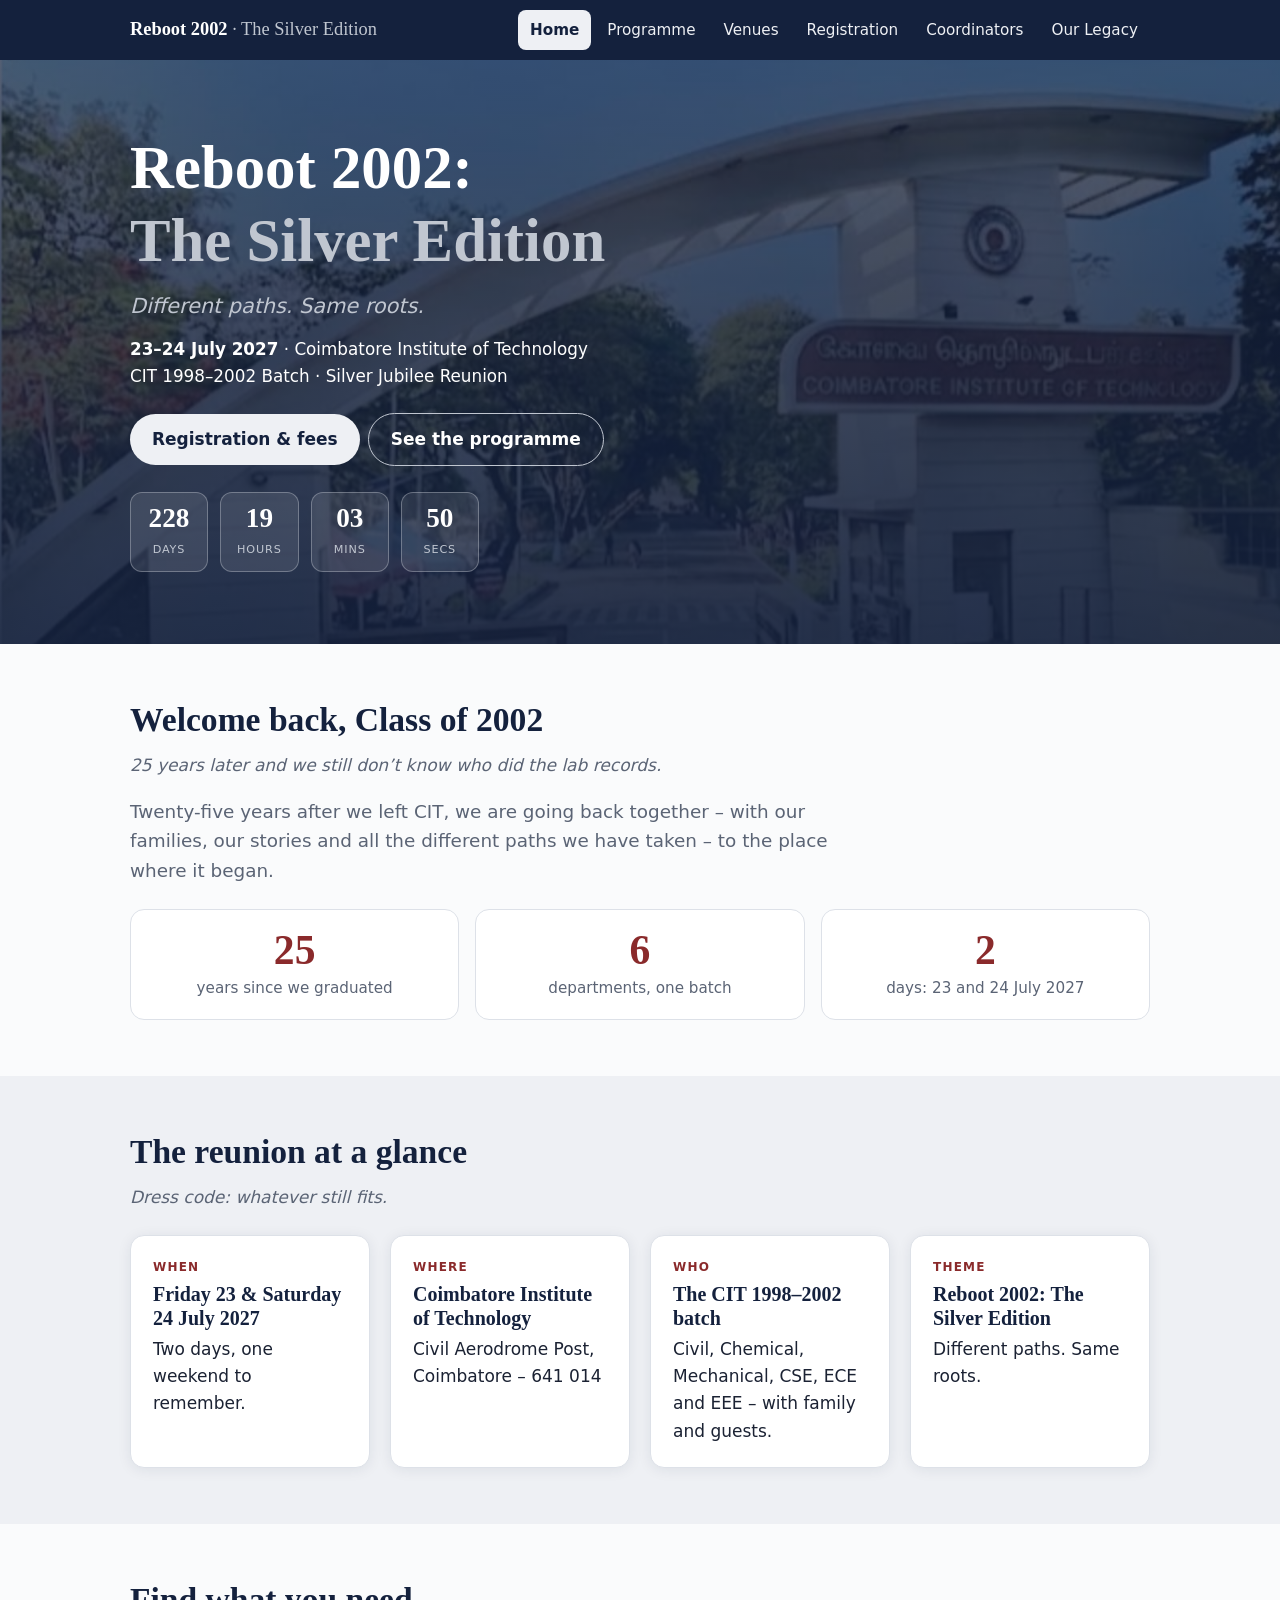
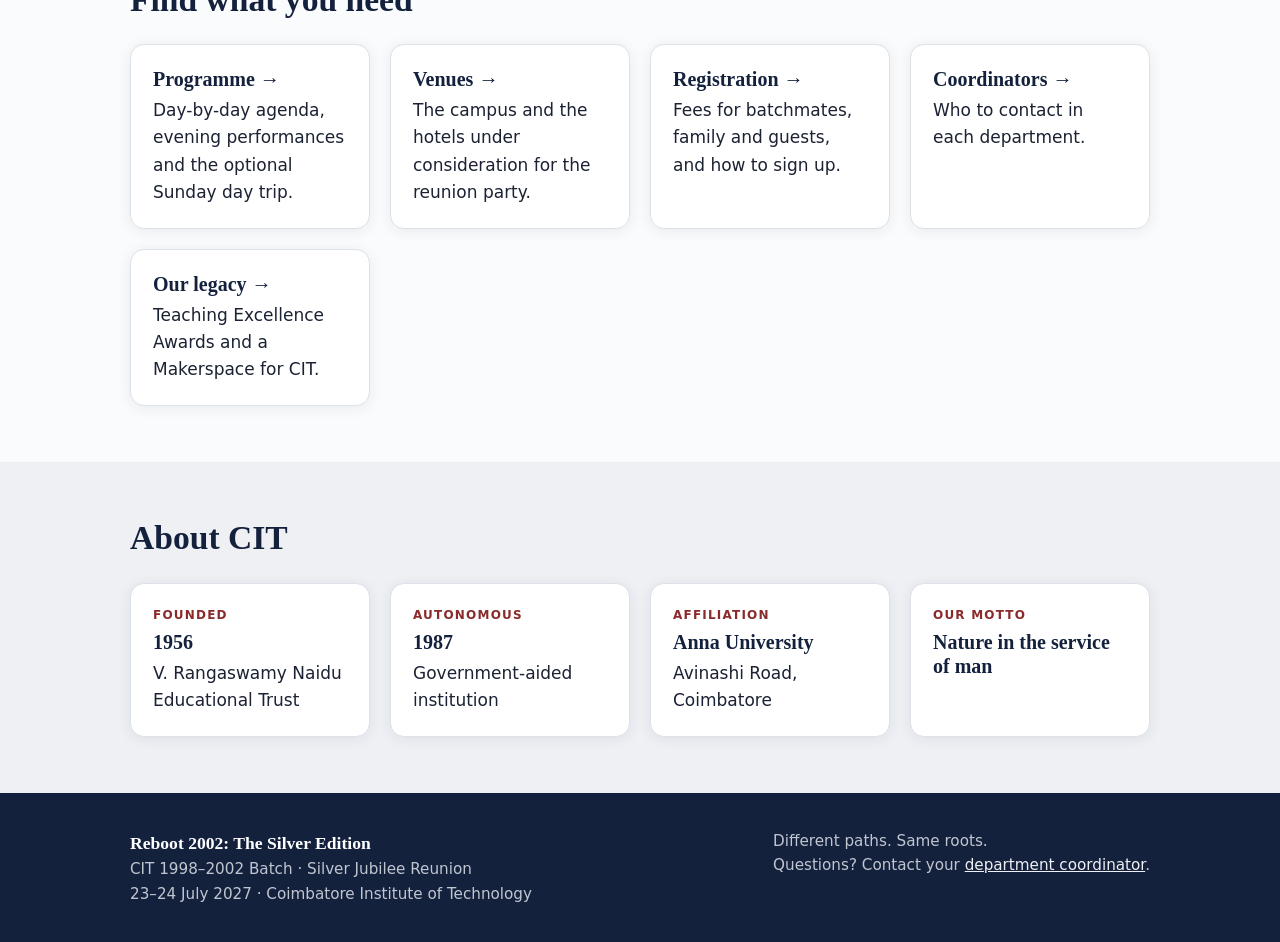
==== index.html @ ccbe94d0 "Initial version of Reboot 2002 site" ====
<!DOCTYPE html>
<html lang="en">
<head>
<meta charset="utf-8">
<meta name="viewport" content="width=device-width, initial-scale=1">
<title>Reboot 2002: The Silver Edition | CIT 1998–2002 Reunion</title>
<meta name="description" content="Silver Jubilee reunion of the CIT 1998–2002 batch, 23–24 July 2027 at Coimbatore Institute of Technology.">
<meta property="og:title" content="Reboot 2002: The Silver Edition | CIT 1998–2002 Reunion">
<meta property="og:description" content="Silver Jubilee reunion of the CIT 1998–2002 batch, 23–24 July 2027 at Coimbatore Institute of Technology.">
<meta property="og:image" content="img/cit-gate.jpg">
<meta name="theme-color" content="#14213d">
<link rel="stylesheet" href="css/style.css">
</head>
<body>
<a class="skip" href="#main">Skip to content</a>
<header class="site-header">
  <div class="wrap">
    <a class="brand" href="index.html">Reboot 2002 <span>· The Silver Edition</span></a>
    <button class="nav-toggle" aria-expanded="false" aria-controls="nav">Menu</button>
    <nav id="nav" aria-label="Main"><ul><li><a href="index.html" aria-current="page">Home</a></li><li><a href="program.html">Programme</a></li><li><a href="venues.html">Venues</a></li><li><a href="registration.html">Registration</a></li><li><a href="coordinators.html">Coordinators</a></li><li><a href="legacy.html">Our Legacy</a></li></ul></nav>
  </div>
</header>
<div class="hero" style="background-image:url(img/cit-gate.jpg)"><div class="wrap">
<h1>Reboot 2002:<em>The Silver Edition</em></h1>
<p class="tag">Different paths. Same roots.</p>
<p class="meta"><strong>23–24 July 2027</strong> · Coimbatore Institute of Technology<br>CIT 1998–2002 Batch · Silver Jubilee Reunion</p>
<a class="btn" href="registration.html">Registration &amp; fees</a><a class="btn ghost" href="program.html">See the programme</a>
<div class="countdown" id="countdown" aria-label="Countdown to the reunion"></div>
</div></div>
<main id="main">

<section><div class="wrap">
<h2>Welcome back, Class of 2002</h2>
<p class="joke">25 years later and we still don’t know who did the lab records.</p>
<p class="lead">Twenty-five years after we left CIT, we are going back together – with our families, our stories and all the different paths we have taken – to the place where it began.</p>
<div class="stats">
<div class="stat"><b>25</b><span>years since we graduated</span></div>
<div class="stat"><b>6</b><span>departments, one batch</span></div>
<div class="stat"><b>2</b><span>days: 23 and 24 July 2027</span></div>
</div></div></section>

<section class="alt"><div class="wrap">
<h2>The reunion at a glance</h2>
<p class="joke">Dress code: whatever still fits.</p>
<div class="grid">
<div class="card"><div class="label">When</div><h3>Friday 23 &amp; Saturday 24 July 2027</h3><p>Two days, one weekend to remember.</p></div>
<div class="card"><div class="label">Where</div><h3>Coimbatore Institute of Technology</h3><p>Civil Aerodrome Post, Coimbatore – 641 014</p></div>
<div class="card"><div class="label">Who</div><h3>The CIT 1998–2002 batch</h3><p>Civil, Chemical, Mechanical, CSE, ECE and EEE – with family and guests.</p></div>
<div class="card"><div class="label">Theme</div><h3>Reboot 2002: The Silver Edition</h3><p>Different paths. Same roots.</p></div>
</div></div></section>

<section><div class="wrap">
<h2>Find what you need</h2>
<div class="grid">
<a class="card" style="text-decoration:none;color:inherit" href="program.html"><h3>Programme →</h3><p>Day-by-day agenda, evening performances and the optional Sunday day trip.</p></a>
<a class="card" style="text-decoration:none;color:inherit" href="venues.html"><h3>Venues →</h3><p>The campus and the hotels under consideration for the reunion party.</p></a>
<a class="card" style="text-decoration:none;color:inherit" href="registration.html"><h3>Registration →</h3><p>Fees for batchmates, family and guests, and how to sign up.</p></a>
<a class="card" style="text-decoration:none;color:inherit" href="coordinators.html"><h3>Coordinators →</h3><p>Who to contact in each department.</p></a>
<a class="card" style="text-decoration:none;color:inherit" href="legacy.html"><h3>Our legacy →</h3><p>Teaching Excellence Awards and a Makerspace for CIT.</p></a>
</div></div></section>

<section class="alt"><div class="wrap">
<h2>About CIT</h2>
<div class="grid">
<div class="card"><div class="label">Founded</div><h3>1956</h3><p>V. Rangaswamy Naidu Educational Trust</p></div>
<div class="card"><div class="label">Autonomous</div><h3>1987</h3><p>Government-aided institution</p></div>
<div class="card"><div class="label">Affiliation</div><h3>Anna University</h3><p>Avinashi Road, Coimbatore</p></div>
<div class="card"><div class="label">Our motto</div><h3>Nature in the service of man</h3></div>
</div></div></section>

</main>
<footer class="site-footer">
  <div class="wrap">
    <div><strong>Reboot 2002: The Silver Edition</strong><br>CIT 1998–2002 Batch · Silver Jubilee Reunion<br>23–24 July 2027 · Coimbatore Institute of Technology</div>
    <div>Different paths. Same roots.<br>Questions? Contact your <a href="coordinators.html">department coordinator</a>.</div>
  </div>
</footer>
<script src="js/main.js"></script>
</body>
</html>
---- css/style.css ----
:root {
  --navy: #14213d;
  --navy-2: #1f3057;
  --maroon: #8a2a2b;
  --silver: #c0c6d0;
  --silver-lt: #eef0f4;
  --bg: #fafbfc;
  --ink: #1b2233;
  --muted: #5b6475;
  --card: #ffffff;
  --line: #dde1e8;
  --radius: 14px;
  --shadow: 0 2px 14px rgba(20, 33, 61, .08);
  --max: 1060px;
}
* { box-sizing: border-box; }
html { scroll-behavior: smooth; }
body {
  margin: 0; background: var(--bg); color: var(--ink);
  font: 17px/1.6 system-ui, -apple-system, "Segoe UI", Roboto, sans-serif;
}
h1, h2, h3 { font-family: Georgia, "Times New Roman", serif; line-height: 1.2; margin: 0 0 .5em; color: var(--navy); }
h1 { font-size: clamp(2.2rem, 6vw, 3.8rem); }
h2 { font-size: clamp(1.6rem, 3.5vw, 2.1rem); }
h3 { font-size: 1.25rem; }
p { margin: 0 0 1em; }
a { color: var(--maroon); }
img { max-width: 100%; display: block; }
.wrap { max-width: var(--max); margin: 0 auto; padding: 0 20px; }
.skip { position: absolute; left: -999px; }
.skip:focus { left: 8px; top: 8px; background: #fff; padding: 8px 12px; z-index: 99; }

/* header / nav */
.site-header { background: var(--navy); position: sticky; top: 0; z-index: 50; }
.site-header .wrap { display: flex; align-items: center; justify-content: space-between; min-height: 60px; }
.brand { color: #fff; text-decoration: none; font-family: Georgia, serif; font-size: 1.15rem; font-weight: bold; }
.brand span { color: var(--silver); font-weight: normal; }
.nav-toggle { display: none; background: none; border: 1px solid var(--silver); color: #fff; border-radius: 8px; padding: 6px 12px; font-size: 1rem; cursor: pointer; }
nav ul { list-style: none; display: flex; gap: 4px; margin: 0; padding: 0; }
nav a { display: block; color: var(--silver-lt); text-decoration: none; padding: 8px 12px; border-radius: 8px; font-size: .95rem; }
nav a:hover { background: var(--navy-2); }
nav a[aria-current="page"] { background: var(--silver-lt); color: var(--navy); font-weight: 600; }
@media (max-width: 820px) {
  .nav-toggle { display: block; }
  nav { display: none; width: 100%; }
  .site-header .wrap { flex-wrap: wrap; padding-bottom: 0; }
  .site-header.open nav { display: block; padding: 6px 0 12px; }
  nav ul { flex-direction: column; }
}

/* hero */
.hero { position: relative; color: #fff; background: var(--navy) center/cover no-repeat; }
.hero::before { content: ""; position: absolute; inset: 0; background: linear-gradient(180deg, rgba(20,33,61,.72), rgba(20,33,61,.92)); }
.hero .wrap { position: relative; padding-top: 72px; padding-bottom: 72px; }
.hero h1 { color: #fff; margin-bottom: .2em; }
.hero h1 em { font-style: normal; color: var(--silver); display: block; }
.hero .tag { font-size: 1.3rem; font-style: italic; color: var(--silver); margin-bottom: .6em; }
.hero .meta { font-size: 1.05rem; margin-bottom: 1.4em; }
.hero.small .wrap { padding-top: 44px; padding-bottom: 44px; }
.hero.small h1 { font-size: clamp(1.9rem, 4.5vw, 2.8rem); }
.hero.small p { margin: 0; color: var(--silver-lt); max-width: 640px; }

.btn { display: inline-block; background: var(--silver-lt); color: var(--navy); text-decoration: none; font-weight: 600; padding: 12px 22px; border-radius: 999px; margin: 0 8px 8px 0; }
.btn:hover { background: #fff; }
.btn.ghost { background: transparent; color: #fff; border: 1px solid var(--silver); }
.btn.ghost:hover { background: rgba(255,255,255,.12); }

.countdown { display: flex; gap: 12px; flex-wrap: wrap; margin-top: 18px; }
.countdown div { background: rgba(255,255,255,.1); border: 1px solid rgba(192,198,208,.4); border-radius: 12px; padding: 10px 16px; min-width: 78px; text-align: center; }
.countdown b { display: block; font: bold 1.7rem Georgia, serif; }
.countdown small { color: var(--silver); text-transform: uppercase; letter-spacing: .08em; font-size: .7rem; }

/* sections */
section { padding: 56px 0; }
section.alt { background: var(--silver-lt); }
.lead { font-size: 1.15rem; color: var(--muted); max-width: 720px; }
.joke { color: var(--muted); font-style: italic; margin-top: -.3em; }
.grid { display: grid; gap: 20px; grid-template-columns: repeat(auto-fit, minmax(240px, 1fr)); margin-top: 24px; }
.card { background: var(--card); border: 1px solid var(--line); border-radius: var(--radius); padding: 22px; box-shadow: var(--shadow); }
.card h3 { margin-bottom: .3em; }
.card .label { text-transform: uppercase; letter-spacing: .1em; font-size: .75rem; color: var(--maroon); font-weight: 700; margin-bottom: .4em; }
.card p:last-child { margin-bottom: 0; }

.stats { display: grid; grid-template-columns: repeat(auto-fit, minmax(160px, 1fr)); gap: 16px; margin-top: 24px; }
.stat { text-align: center; padding: 18px; background: var(--card); border-radius: var(--radius); border: 1px solid var(--line); }
.stat b { display: block; font: bold 2.6rem Georgia, serif; color: var(--maroon); line-height: 1.1; }
.stat span { color: var(--muted); font-size: .95rem; }

.price { font: bold 2.4rem Georgia, serif; color: var(--navy); margin: .1em 0; }
.price small { font: 400 .95rem system-ui, sans-serif; color: var(--muted); display: block; }
.note { background: var(--card); border-left: 4px solid var(--maroon); padding: 14px 18px; border-radius: 0 10px 10px 0; margin-top: 24px; }

/* day cards / timeline */
.day { border-top: 5px solid var(--navy); }
.day.two { border-top-color: var(--maroon); }
ul.plain { list-style: none; padding: 0; margin: 0; }
ul.plain li { padding: 10px 0; border-bottom: 1px solid var(--line); }
ul.plain li:last-child { border: 0; }
ul.plain b { display: block; }
ul.plain span { color: var(--muted); font-size: .95rem; }
.timeline { list-style: none; margin: 24px 0 0; padding: 0 0 0 22px; border-left: 3px solid var(--silver); }
.timeline li { position: relative; padding: 0 0 22px 18px; }
.timeline li::before { content: ""; position: absolute; left: -31px; top: 6px; width: 15px; height: 15px; border-radius: 50%; background: var(--maroon); border: 3px solid var(--bg); }
.timeline time { font-weight: 700; color: var(--maroon); display: block; font-size: .95rem; }
.timeline b { display: block; }
.timeline span { color: var(--muted); font-size: .95rem; }
.steps { list-style: none; counter-reset: s; padding: 0; margin: 24px 0 0; display: grid; gap: 16px; }
.steps li { counter-increment: s; background: var(--card); border: 1px solid var(--line); border-radius: var(--radius); padding: 18px 20px 18px 70px; position: relative; box-shadow: var(--shadow); }
.steps li::before { content: counter(s); position: absolute; left: 18px; top: 16px; width: 38px; height: 38px; border-radius: 50%; background: var(--navy); color: #fff; font: bold 1.2rem/38px Georgia, serif; text-align: center; }
.steps b { display: block; font-size: 1.05rem; }

/* venues */
.venue { padding: 0; overflow: hidden; display: flex; flex-direction: column; }
.venue img { width: 100%; aspect-ratio: 900 / 332; object-fit: cover; }
.venue .body { padding: 20px 22px 22px; }
.venue .sub { color: var(--muted); font-size: .95rem; margin-bottom: .8em; }
.venue h4 { margin: 1em 0 .3em; font-size: .8rem; letter-spacing: .1em; text-transform: uppercase; }
.venue h4.pro { color: #2d6a4f; }
.venue h4.con { color: var(--maroon); }
.venue ul { margin: 0; padding-left: 1.2em; }

/* coordinators */
.coord { display: flex; flex-direction: column; gap: 8px; }
.coord h3 { border-bottom: 2px solid var(--silver); padding-bottom: .3em; }
.coord .person { display: flex; align-items: center; gap: 12px; }
.avatar { width: 40px; height: 40px; border-radius: 50%; background: var(--navy); color: #fff; font: bold 1rem/40px Georgia, serif; text-align: center; flex: none; }

.split { display: grid; gap: 28px; grid-template-columns: 1fr 1fr; align-items: center; }
.split img { border-radius: var(--radius); box-shadow: var(--shadow); }
@media (max-width: 760px) { .split { grid-template-columns: 1fr; } }

/* footer */
.site-footer { background: var(--navy); color: var(--silver); padding: 36px 0; font-size: .95rem; }
.site-footer .wrap { display: flex; justify-content: space-between; gap: 20px; flex-wrap: wrap; }
.site-footer a { color: var(--silver-lt); }
.site-footer strong { color: #fff; font-family: Georgia, serif; font-size: 1.1rem; }
.cta-band { background: var(--navy); color: #fff; text-align: center; padding: 48px 0; }
.cta-band h2 { color: #fff; }
.cta-band p { color: var(--silver); }
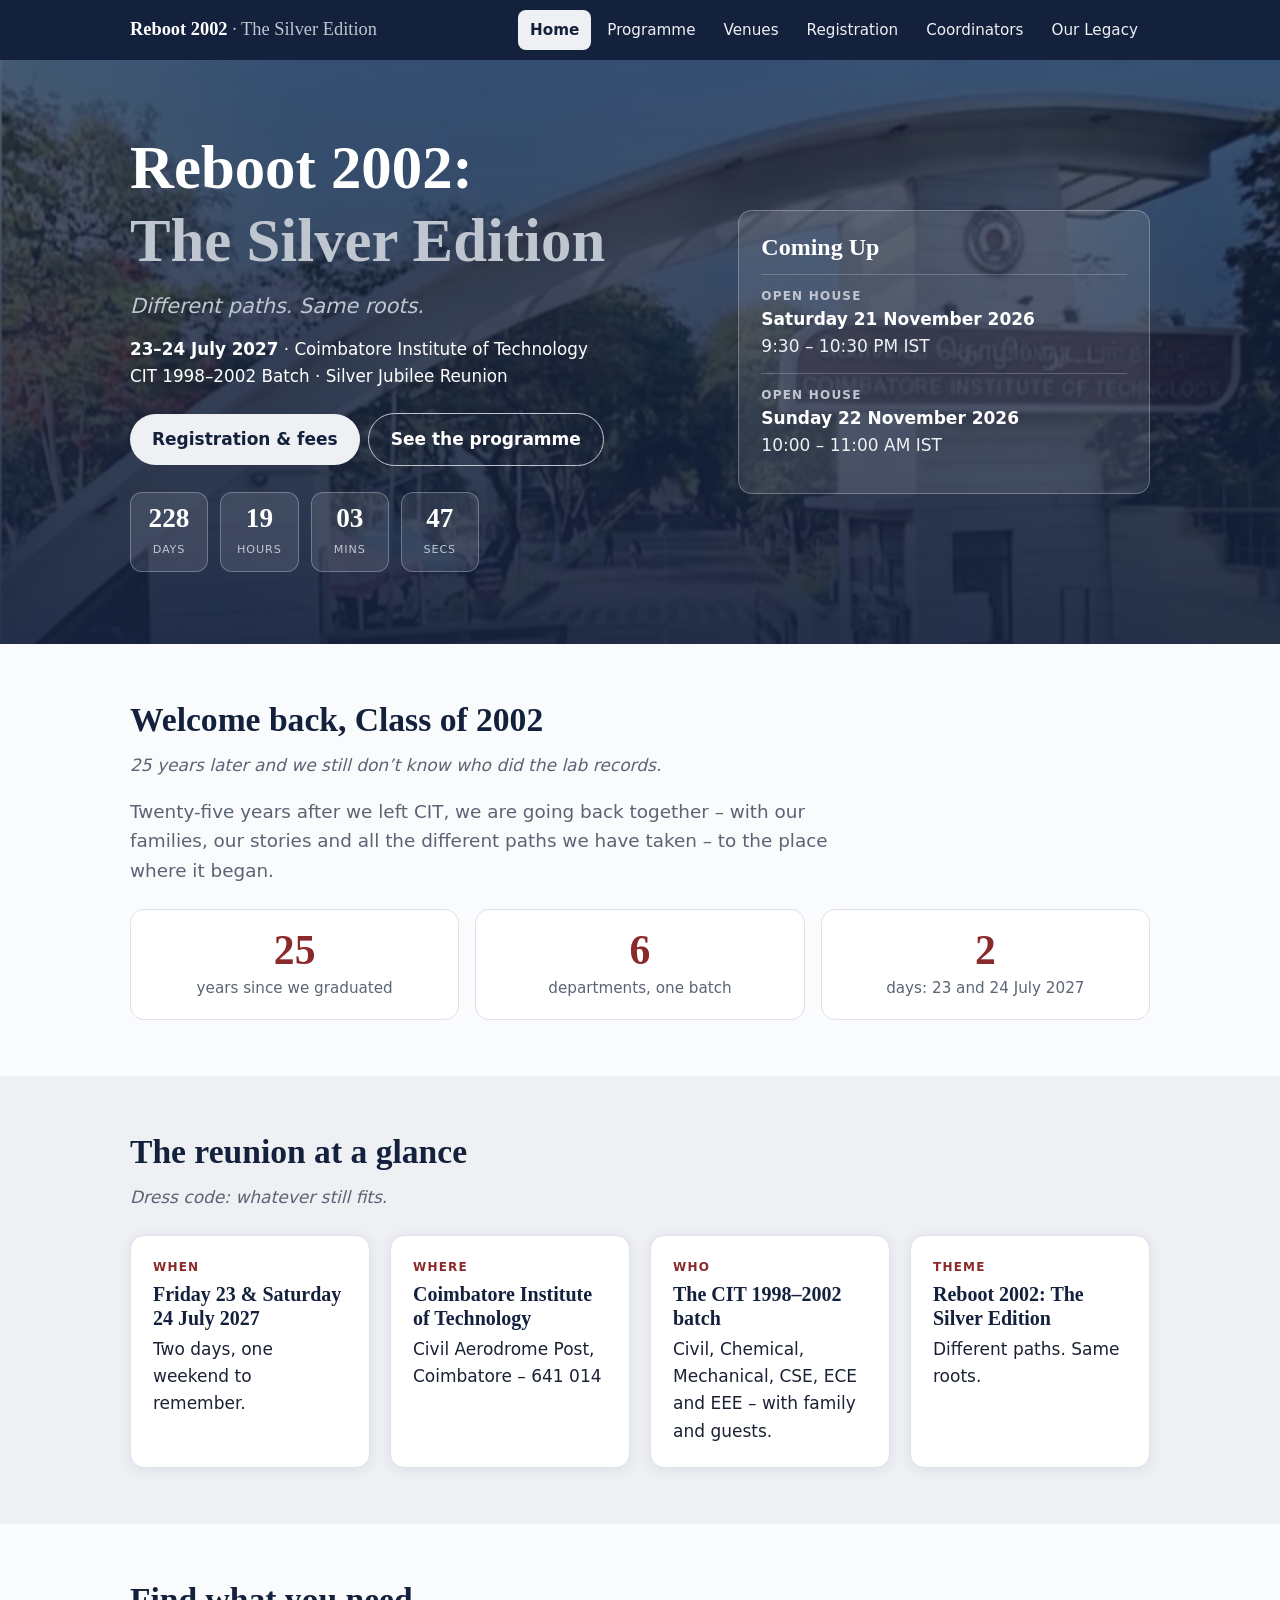
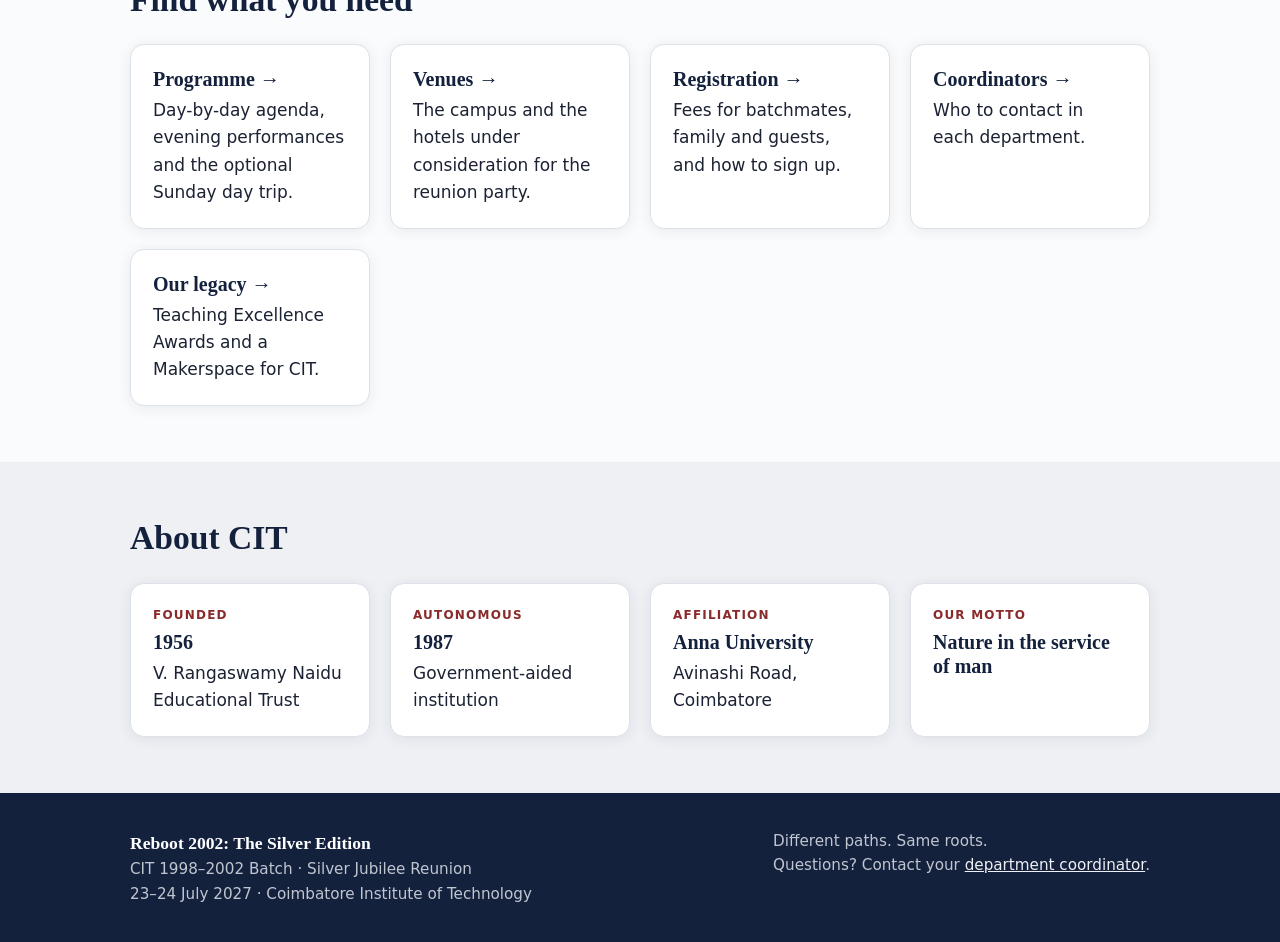
==== commit ff80045e: "Added Coming Up - for Openhouse" ====
--- a/index.html
+++ b/index.html
@@ -20,12 +20,19 @@
     <nav id="nav" aria-label="Main"><ul><li><a href="index.html" aria-current="page">Home</a></li><li><a href="program.html">Programme</a></li><li><a href="venues.html">Venues</a></li><li><a href="registration.html">Registration</a></li><li><a href="coordinators.html">Coordinators</a></li><li><a href="legacy.html">Our Legacy</a></li></ul></nav>
   </div>
 </header>
-<div class="hero" style="background-image:url(img/cit-gate.jpg)"><div class="wrap">
+<div class="hero" style="background-image:url(img/cit-gate.jpg)"><div class="wrap split-hero">
+<div class="hero-main">
 <h1>Reboot 2002:<em>The Silver Edition</em></h1>
 <p class="tag">Different paths. Same roots.</p>
 <p class="meta"><strong>23–24 July 2027</strong> · Coimbatore Institute of Technology<br>CIT 1998–2002 Batch · Silver Jubilee Reunion</p>
 <a class="btn" href="registration.html">Registration &amp; fees</a><a class="btn ghost" href="program.html">See the programme</a>
 <div class="countdown" id="countdown" aria-label="Countdown to the reunion"></div>
+</div>
+<aside class="coming-up" aria-label="Coming up">
+<h2>Coming Up</h2>
+<div class="event"><div class="label">Open House</div><b>Saturday 21 November 2026</b><span>9:30 – 10:30 PM IST</span></div>
+<div class="event"><div class="label">Open House</div><b>Sunday 22 November 2026</b><span>10:00 – 11:00 AM IST</span></div>
+</aside>
 </div></div>
 <main id="main">
 
--- a/css/style.css
+++ b/css/style.css
@@ -137,3 +137,13 @@
 .cta-band { background: var(--navy); color: #fff; text-align: center; padding: 48px 0; }
 .cta-band h2 { color: #fff; }
 .cta-band p { color: var(--silver); }
+
+/* Home hero: title left, "Coming Up" right */
+.split-hero { display: grid; grid-template-columns: 1.4fr 1fr; gap: 32px; align-items: center; }
+.coming-up { background: rgba(255,255,255,.1); border: 1px solid rgba(192,198,208,.4); border-radius: var(--radius); padding: 22px; }
+.coming-up h2 { color: #fff; margin-top: 0; font-size: 1.5rem; }
+.coming-up .event { padding: 12px 0; border-top: 1px solid rgba(192,198,208,.3); }
+.coming-up .label { text-transform: uppercase; letter-spacing: .1em; font-size: .75rem; color: var(--silver); font-weight: 700; }
+.coming-up b, .coming-up span { display: block; }
+.coming-up span { color: var(--silver-lt); }
+@media (max-width: 800px) { .split-hero { grid-template-columns: 1fr; } }
